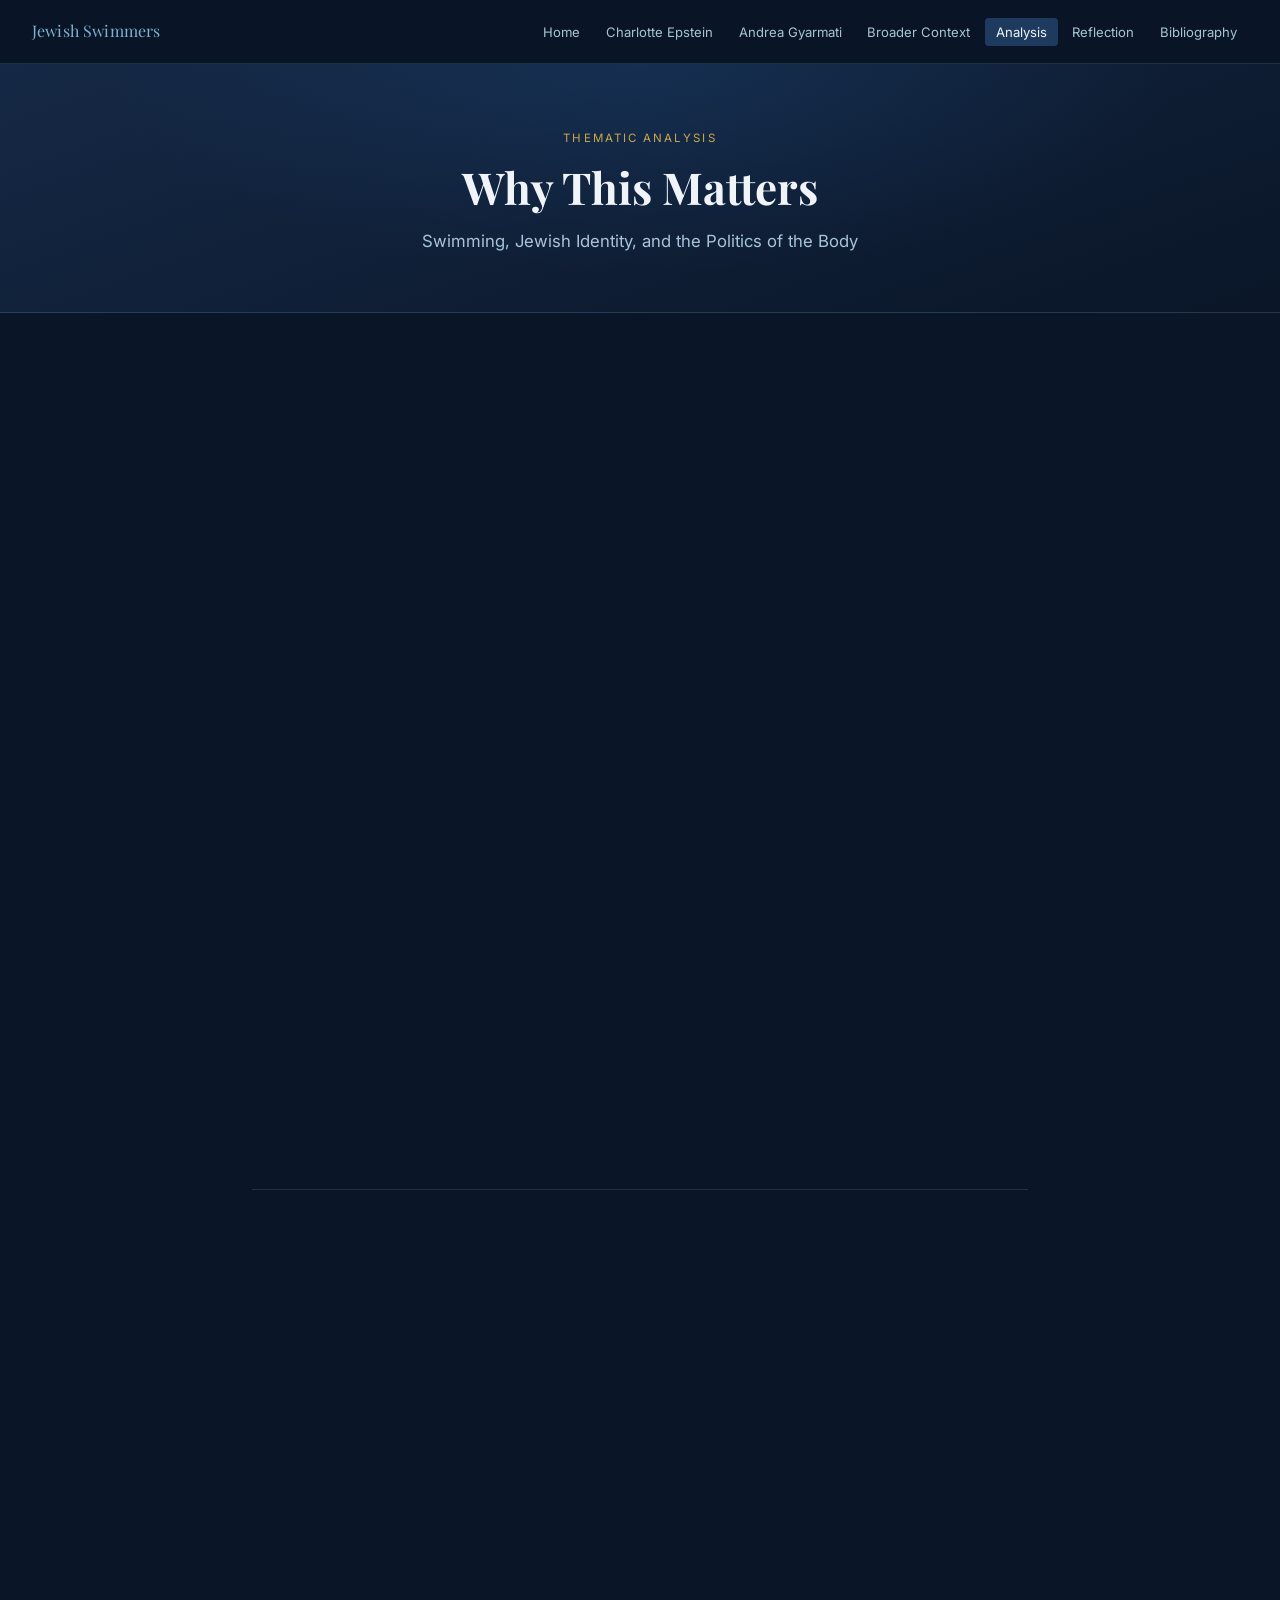
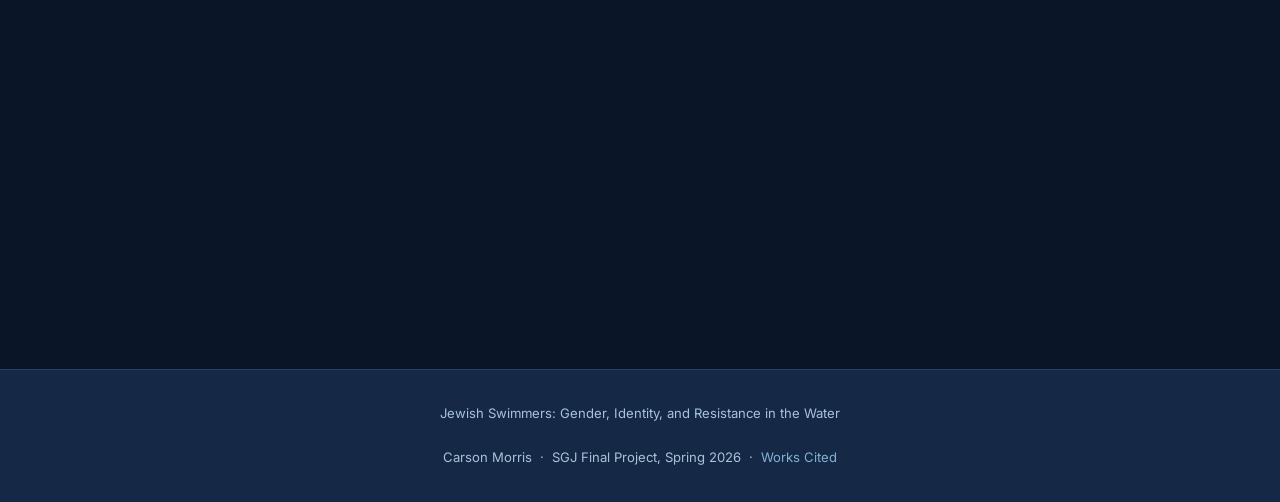
==== analysis.html @ 77813547 "Add files via upload" ====
<!DOCTYPE html>
<html lang="en">
<head>
  <meta charset="UTF-8">
  <meta name="viewport" content="width=device-width, initial-scale=1.0">
  <title>Analysis — Jewish Swimmers</title>
  <link rel="preconnect" href="https://fonts.googleapis.com">
  <link rel="preconnect" href="https://fonts.gstatic.com" crossorigin>
  <link href="https://fonts.googleapis.com/css2?family=Playfair+Display:ital,wght@0,400;0,700;1,400&family=Inter:wght@400;500;600&display=swap" rel="stylesheet">
  <link rel="stylesheet" href="styles.css">
</head>
<body>

  <nav class="nav">
    <a href="index.html" class="nav-brand">Jewish Swimmers</a>
    <button class="nav-toggle" aria-label="Toggle navigation" aria-expanded="false">☰</button>
    <ul class="nav-links">
      <li><a href="index.html">Home</a></li>
      <li><a href="epstein.html">Charlotte Epstein</a></li>
      <li><a href="gyarmati.html">Andrea Gyarmati</a></li>
      <li><a href="context.html">Broader Context</a></li>
      <li><a href="analysis.html" class="active">Analysis</a></li>
      <li><a href="reflection.html">Reflection</a></li>
      <li><a href="bibliography.html">Bibliography</a></li>
    </ul>
  </nav>

  <header class="page-header">
    <p class="eyebrow">Thematic Analysis</p>
    <h1>Why This Matters</h1>
    <p class="subtitle">Swimming, Jewish Identity, and the Politics of the Body</p>
  </header>

  <main class="content">

    <!-- Why Swimming? -->
    <section class="section fade-in">
      <p class="section-label">The Central Question</p>
      <h2>Why Swimming? The Pool as Political Space</h2>

      <p>Of all the sports a project about gender, Jewish identity, and resistance could examine, why swimming? The answer is not incidental. Swimming is uniquely suited to illuminate the questions this project has been pursuing, because the pool is a uniquely contested space in the history of gender and the body.</p>

      <p>First, competitive swimming requires a degree of bodily exposure that most other sports do not. Swimmers compete in minimal clothing, in public, observed by judges, coaches, and spectators. This means that debates about what women swimmers could wear &mdash; the swimsuit controversies Epstein fought the AAU over in the 1910s and 1920s &mdash; were never really just debates about clothing. They were debates about whether women's bodies could be displayed, how, and under whose authority. The swimsuit was a proxy for the woman. To control what she wore in the water was to control how she was seen, and by extension, what she was permitted to be.</p>

      <p>Second, water has historically been a gendered space. Public pools, in the early twentieth century, were often sex-segregated or male-dominated. The very act of a woman entering the pool &mdash; of claiming water as a space in which she could compete, train, and excel &mdash; was a territorial claim. Epstein understood this. Her WSA was not simply a swim club; it was an assertion that women had a right to inhabit athletic space, to take up lane room, to be timed and ranked and celebrated.</p>

      <div class="pull-quote fade-in">
        <blockquote>"Charlotte Epstein illuminates the links between athletic and political activities in expanding the swimming opportunities for women."</blockquote>
        <cite>&mdash; Linda J. Borish, "The Cradle of American Champions" (2004)</cite>
      </div>
    </section>

    <hr class="divider">

    <!-- Similarities -->
    <section class="section fade-in">
      <p class="section-label">Comparative Analysis</p>
      <h2>Epstein and Gyarmati: What They Share</h2>

      <div class="compare-grid">
        <div class="compare-card">
          <h4>Charlotte Epstein</h4>
          <ul>
            <li>Jewish woman navigating male-dominated institutions</li>
            <li>Fighting for women's access to competitive sport</li>
            <li>American context: AAU, Olympic governance</li>
            <li>Early twentieth century (1910s&ndash;1930s)</li>
            <li>Identity: feminist, Jewish, advocate</li>
            <li>Agency: fighting <em>into</em> the institution</li>
          </ul>
        </div>
        <div class="compare-card">
          <h4>Andrea Gyarmati</h4>
          <ul>
            <li>Jewish woman navigating family legacy and national sport culture</li>
            <li>Competing under the pressure of inherited excellence</li>
            <li>Hungarian/European context: Olympic sport, Holocaust aftermath</li>
            <li>Mid-to-late twentieth century (1960s&ndash;1970s)</li>
            <li>Identity: athlete, daughter, Jewish, Hungarian</li>
            <li>Agency: choosing to walk <em>out</em> of the institution</li>
          </ul>
        </div>
      </div>

      <p>Despite their very different contexts &mdash; different eras, different countries, different relationships to competitive swimming &mdash; Epstein and Gyarmati share several analytically significant features. Both were Jewish women whose relationship to sport was shaped by forces that had little to do with their individual talent and everything to do with structures of gender, identity, and institutional power. Both made choices about their athletic participation that were simultaneously personal and political. And both, in different ways, exercised a form of agency that challenged the terms on which they were expected to operate.</p>

      <p>They also share something subtler: neither was simply a victim of the systems they navigated. Epstein actively organized, strategized, and won concessions from a system designed to exclude her athletes. Gyarmati, too, was not passive &mdash; she competed at the Olympic level under conditions that would have broken many people, and she made a deliberate choice about how to live afterward. Both women were actors, not simply subjects acted upon.</p>
    </section>

    <hr class="divider">

    <!-- Differences -->
    <section class="section fade-in">
      <p class="section-label">Points of Contrast</p>
      <h2>Where They Diverge</h2>

      <p>The differences between Epstein and Gyarmati are as analytically productive as their similarities. The most significant difference is directional: Epstein fought to expand women's access to competitive swimming; Gyarmati exercised the right to leave it. This is not simply a biographical difference; it reflects genuinely different historical moments and different available forms of agency.</p>

      <p>In Epstein's era, the fight was for inclusion. The question was whether women could compete at all, on what terms, in what clothing, for what recognition. Gyarmati's era had settled some of those questions &mdash; women's swimming was established at the Olympic level, women's records were recognized, women could wear functional racing suits. But new pressures had emerged: the professionalization and intensification of elite sport, the specific burdens of being the child of champions, and the context of Cold War international competition in which athletes represented national ideologies as much as individual excellence.</p>

      <p>The two women also differ in the explicitness of their Jewish identity as a factor in their athletic careers. For Epstein, Jewish identity was interwoven with her advocacy in ways that Borish documents carefully &mdash; the dismantling of stereotypes about Jewish women's bodies was part of what her work accomplished, whether or not she always framed it that way explicitly. For Gyarmati, Jewish identity was a biographical fact with historical weight &mdash; she was a Jewish person at the Munich Olympics in 1972 &mdash; but its relationship to her athletic career was more indirect, filtered through family history, through the Holocaust's shadow over her parents' generation, and through the complex position of Jews in communist-era Hungary.</p>
    </section>

    <hr class="divider">

    <!-- Why It Matters -->
    <section class="section fade-in">
      <p class="section-label">The Larger Argument</p>
      <h2>What This Reveals About Gender and Jewish Identity</h2>

      <p>Taken together, the stories of Epstein and Gyarmati, placed in the context Borish and Idels provide, illuminate a set of arguments about the relationship between gender, Jewish identity, and sport that extend well beyond swimming.</p>

      <p>The first argument is about the politics of the body. Jewish women's access to sport has never been determined by individual talent alone. It has always been shaped by who controls athletic institutions, what kinds of bodies those institutions are designed to accommodate, and what assumptions about femininity and Jewish identity those institutions carry. Epstein's fight was not with bad individual actors; it was with structural arrangements that treated female athletic achievement as an anomaly to be managed rather than an excellence to be celebrated. Borish's scholarship shows that this was not Epstein's problem alone but a systemic feature of the athletic landscape that Jewish women navigated for decades.</p>

      <div class="pull-quote fade-in">
        <blockquote>"In the eyes of the Zionist revolution, the regeneration of the Jewish body was something that occurred in the tilling field and on the battlefield, but not on the sports field. Compared to the purposeful productivity of the halutz, the actions of the athlete appeared frivolous and empty. As a result, sporting heroes (whether male or female) and athletic achievements are absent from the Zionist collective memory of this time."</blockquote>
        <cite>&mdash; Ofer Idels, "How to Lose Gracefully" (2022)</cite>
      </div>

      <p>The second argument, supplied by Idels, is about the limits of the ideological frameworks that claimed to celebrate Jewish athletic achievement. The "New Jew" ideal &mdash; physically vigorous, nationally oriented, proudly strong &mdash; was built on an image of the Jewish male body and was systematically unable to accommodate Jewish women athletes on their own terms. The paradox Idels identifies &mdash; promoting strength while failing to celebrate the specific women who embodied it &mdash; is not simply a historical curiosity. It reflects a deeper pattern in which the achievements of Jewish women are absorbed into narratives about Jewish collective identity in ways that erase the individual women themselves.</p>

      <p>The third argument concerns agency. Both Epstein and Gyarmati exercised agency within constraints they did not choose. Epstein worked within and against the AAU and the male-dominated athletic establishment. Gyarmati worked within and ultimately against the expectations created by her family legacy and national athletic culture. In both cases, the agency they exercised was meaningful precisely because it was constrained &mdash; because claiming space in the water required something more than simply being good enough to swim.</p>
    </section>

    <hr class="divider">

    <!-- Synthesis -->
    <section class="section fade-in">
      <p class="section-label">Synthesis</p>
      <h2>A Digital Academic Argument</h2>

      <div class="thesis">
        <p>The central argument of this project is that swimming, for Jewish women in the twentieth century, was never merely athletic. It was a site where gender and Jewish identity intersected with institutional power, cultural expectation, and historical trauma in ways that made every race, every record, and every decision to continue or to stop inherently political. Charlotte Epstein understood this when she fought the AAU over swimsuits in the 1910s and 1920s; Andrea Gyarmati lived it when she competed as a Jewish athlete at Munich in 1972. Together, their stories &mdash; read alongside the scholarship of Borish and Idels &mdash; make visible something that the history of sport has too often obscured: that the bodies of Jewish women in athletic spaces have always been contested terrain, and that the women who claimed that terrain anyway were doing something that deserves to be recognized not just as athletic achievement but as a form of resistance.</p>
      </div>
    </section>

    <!-- Page Navigation -->
    <div class="page-nav fade-in">
      <a href="context.html">
        <span class="nav-direction">&larr; Previous</span>
        <span class="nav-title">Broader Context</span>
      </a>
      <a href="reflection.html" class="next">
        <span class="nav-direction">Next &rarr;</span>
        <span class="nav-title">Reflection</span>
      </a>
    </div>

  </main>

  <footer>
    <p>Jewish Swimmers: Gender, Identity, and Resistance in the Water</p>
    <p>Carson Morris &nbsp;·&nbsp; SGJ Final Project, Spring 2026 &nbsp;·&nbsp; <a href="bibliography.html">Works Cited</a></p>
  </footer>

  <script src="script.js"></script>
</body>
</html>
---- styles.css ----
/* ============================================================
   styles.css — Jewish Swimmers: Gender, Identity & Resistance
   ============================================================ */

/* ── Reset & Base ── */
*, *::before, *::after {
  box-sizing: border-box;
  margin: 0;
  padding: 0;
}

:root {
  --bg:           #0a1628;
  --surface:      #1e3a5f;
  --surface-2:    #152845;
  --accent:       #2563a8;
  --accent-light: #7fb3d3;
  --text:         #f0f4f8;
  --text-muted:   #a8c4d8;
  --gold:         #c9a84c;
  --border:       rgba(123, 179, 211, 0.18);
  --max-width:    840px;
  --nav-height:   64px;
}

html { scroll-behavior: smooth; }

body {
  font-family: 'Inter', sans-serif;
  background-color: var(--bg);
  color: var(--text);
  line-height: 1.8;
  font-size: 1rem;
}

/* ── Typography ── */
h1, h2, h3, h4 {
  font-family: 'Playfair Display', serif;
  line-height: 1.2;
}

h1 { font-size: clamp(2rem, 5vw, 3.5rem); }

h2 {
  font-size: clamp(1.5rem, 3vw, 2.1rem);
  color: var(--accent-light);
  margin-bottom: 1rem;
}

h3 {
  font-size: 1.3rem;
  color: var(--gold);
  margin-bottom: 0.5rem;
}

h4 {
  font-size: 1.05rem;
  color: var(--accent-light);
  margin-bottom: 0.4rem;
}

p { margin-bottom: 1.25rem; }

a { color: var(--accent-light); text-decoration: none; transition: color 0.2s; }
a:hover { color: var(--text); }

/* ── Navigation ── */
.nav {
  position: sticky;
  top: 0;
  z-index: 100;
  background: rgba(10, 22, 40, 0.96);
  backdrop-filter: blur(10px);
  border-bottom: 1px solid var(--border);
  min-height: var(--nav-height);
  display: flex;
  align-items: center;
  padding: 0 2rem;
  gap: 1.5rem;
  flex-wrap: wrap;
}

.nav-brand {
  font-family: 'Playfair Display', serif;
  font-size: 1rem;
  color: var(--accent-light);
  white-space: nowrap;
  flex-shrink: 0;
  letter-spacing: 0.01em;
}

.nav-brand:hover { color: var(--text); }

.nav-links {
  list-style: none;
  display: flex;
  gap: 0.2rem;
  flex-wrap: wrap;
  margin-left: auto;
  align-items: center;
}

.nav-links a {
  font-size: 0.82rem;
  color: var(--text-muted);
  padding: 0.4rem 0.7rem;
  border-radius: 4px;
  transition: background 0.2s, color 0.2s;
  white-space: nowrap;
}

.nav-links a:hover,
.nav-links a.active {
  background: var(--surface);
  color: var(--text);
}

.nav-toggle {
  display: none;
  background: none;
  border: 1px solid var(--border);
  color: var(--text);
  font-size: 1.2rem;
  cursor: pointer;
  padding: 0.3rem 0.6rem;
  border-radius: 4px;
  margin-left: auto;
}

/* ── Hero ── */
.hero {
  position: relative;
  min-height: calc(100vh - var(--nav-height));
  display: flex;
  flex-direction: column;
  align-items: center;
  justify-content: center;
  text-align: center;
  padding: 5rem 2rem 7rem;
  overflow: hidden;
}

.hero-bg {
  position: absolute;
  inset: 0;
  background:
    radial-gradient(ellipse at 25% 35%, rgba(37, 99, 168, 0.35) 0%, transparent 55%),
    radial-gradient(ellipse at 75% 65%, rgba(127, 179, 211, 0.18) 0%, transparent 50%),
    radial-gradient(ellipse at 50% 90%, rgba(37, 99, 168, 0.2) 0%, transparent 40%),
    var(--bg);
  animation: hero-glow 10s ease-in-out infinite alternate;
}

@keyframes hero-glow {
  from { opacity: 0.7; }
  to   { opacity: 1; }
}

.hero-ripples {
  position: absolute;
  inset: 0;
  overflow: hidden;
  pointer-events: none;
}

.ripple {
  position: absolute;
  border-radius: 50%;
  border: 1px solid rgba(127, 179, 211, 0.12);
  animation: ripple-out 12s ease-out infinite;
}

.ripple:nth-child(1) { width: 300px; height: 300px; top: 30%; left: 20%; animation-delay: 0s; }
.ripple:nth-child(2) { width: 500px; height: 500px; top: 20%; left: 10%; animation-delay: 2s; }
.ripple:nth-child(3) { width: 200px; height: 200px; top: 55%; right: 25%; animation-delay: 4s; }
.ripple:nth-child(4) { width: 400px; height: 400px; top: 45%; right: 15%; animation-delay: 6s; }

@keyframes ripple-out {
  0%   { transform: scale(0.8); opacity: 0.3; }
  50%  { opacity: 0.15; }
  100% { transform: scale(1.3); opacity: 0; }
}

.hero-wave {
  position: absolute;
  bottom: 0;
  left: 0;
  right: 0;
  line-height: 0;
}

.hero-wave svg { display: block; width: 100%; }

.hero-content {
  position: relative;
  z-index: 1;
  max-width: 780px;
}

.hero-eyebrow {
  font-size: 0.75rem;
  letter-spacing: 0.18em;
  text-transform: uppercase;
  color: var(--gold);
  margin-bottom: 1.5rem;
}

.hero h1 { margin-bottom: 1rem; color: var(--text); }

.hero-subtitle {
  font-size: 1.2rem;
  color: var(--text-muted);
  margin-bottom: 2.5rem;
  font-style: italic;
}

.hero-hook {
  font-size: 1.05rem;
  color: var(--text);
  border-left: 3px solid var(--accent);
  padding: 1rem 1.25rem;
  text-align: left;
  max-width: 640px;
  margin: 0 auto;
  background: rgba(30, 58, 95, 0.35);
  border-radius: 0 6px 6px 0;
  line-height: 1.7;
}

/* ── Page Header (non-hero pages) ── */
.page-header {
  background: linear-gradient(160deg, var(--surface-2) 0%, var(--bg) 100%);
  border-bottom: 1px solid var(--border);
  padding: 4rem 2rem 3.5rem;
  text-align: center;
  position: relative;
  overflow: hidden;
}

.page-header::before {
  content: '';
  position: absolute;
  inset: 0;
  background: radial-gradient(ellipse at 50% 0%, rgba(37, 99, 168, 0.2) 0%, transparent 60%);
  pointer-events: none;
}

.page-header .eyebrow {
  font-size: 0.72rem;
  letter-spacing: 0.18em;
  text-transform: uppercase;
  color: var(--gold);
  margin-bottom: 0.75rem;
  position: relative;
}

.page-header h1 {
  font-size: clamp(1.75rem, 4vw, 2.75rem);
  color: var(--text);
  margin-bottom: 0.75rem;
  position: relative;
}

.page-header .subtitle {
  color: var(--text-muted);
  font-size: 1.05rem;
  max-width: 600px;
  margin: 0 auto;
  position: relative;
}

/* ── Main Content ── */
.content {
  max-width: var(--max-width);
  margin: 0 auto;
  padding: 4rem 2rem;
}

/* ── Sections ── */
.section { margin-bottom: 4rem; }

.section-label {
  font-size: 0.72rem;
  letter-spacing: 0.16em;
  text-transform: uppercase;
  color: var(--gold);
  margin-bottom: 0.5rem;
}

/* ── Pull Quote ── */
.pull-quote {
  background: rgba(30, 58, 95, 0.45);
  border-left: 4px solid var(--accent);
  border-radius: 0 8px 8px 0;
  padding: 1.75rem 2rem;
  margin: 2.5rem 0;
}

.pull-quote blockquote {
  font-family: 'Playfair Display', serif;
  font-size: 1.2rem;
  font-style: italic;
  color: var(--accent-light);
  line-height: 1.55;
  margin-bottom: 0.75rem;
}

.pull-quote cite {
  font-size: 0.83rem;
  color: var(--text-muted);
  font-style: normal;
  display: block;
}

/* ── Profile Card ── */
.profile-card {
  background: var(--surface-2);
  border: 1px solid var(--border);
  border-radius: 12px;
  padding: 2rem;
  margin-bottom: 2.5rem;
}

.profile-facts {
  display: grid;
  grid-template-columns: repeat(auto-fill, minmax(150px, 1fr));
  gap: 1.25rem;
  margin-top: 1rem;
}

.fact-item { display: flex; flex-direction: column; gap: 0.25rem; }

.fact-label {
  font-size: 0.68rem;
  letter-spacing: 0.12em;
  text-transform: uppercase;
  color: var(--gold);
}

.fact-value { font-size: 0.93rem; color: var(--text); line-height: 1.4; }

/* ── Page Cards (homepage navigation) ── */
.page-cards {
  display: grid;
  grid-template-columns: repeat(auto-fit, minmax(240px, 1fr));
  gap: 1.25rem;
  margin-top: 1.5rem;
}

.page-card {
  display: block;
  background: var(--surface-2);
  border: 1px solid var(--border);
  border-radius: 10px;
  padding: 1.75rem;
  transition: transform 0.22s, border-color 0.22s, background 0.22s;
  color: var(--text);
}

.page-card:hover {
  transform: translateY(-4px);
  border-color: var(--accent);
  background: var(--surface);
  color: var(--text);
}

.page-card-label {
  font-size: 0.68rem;
  letter-spacing: 0.14em;
  text-transform: uppercase;
  color: var(--gold);
  margin-bottom: 0.4rem;
}

.page-card h3 {
  font-size: 1.1rem;
  margin-bottom: 0.5rem;
  color: var(--accent-light);
}

.page-card p {
  font-size: 0.88rem;
  color: var(--text-muted);
  margin: 0;
  line-height: 1.55;
}

/* ── Divider ── */
hr.divider {
  border: none;
  border-top: 1px solid var(--border);
  margin: 3rem 0;
}

/* ── Analysis Box ── */
.analysis-box {
  background: rgba(37, 99, 168, 0.08);
  border: 1px solid rgba(37, 99, 168, 0.28);
  border-radius: 10px;
  padding: 2rem;
  margin: 2.5rem 0;
}

.analysis-box h3 { color: var(--accent-light); }

/* ── Comparison Grid ── */
.compare-grid {
  display: grid;
  grid-template-columns: 1fr 1fr;
  gap: 1.5rem;
  margin: 2rem 0;
}

.compare-card {
  background: var(--surface-2);
  border: 1px solid var(--border);
  border-radius: 10px;
  padding: 1.5rem;
}

.compare-card h4 {
  font-family: 'Playfair Display', serif;
  color: var(--accent-light);
  margin-bottom: 1rem;
  padding-bottom: 0.75rem;
  border-bottom: 1px solid var(--border);
}

.compare-card ul { list-style: none; padding: 0; }

.compare-card ul li {
  padding: 0.45rem 0;
  border-bottom: 1px solid rgba(123, 179, 211, 0.08);
  font-size: 0.92rem;
  color: var(--text-muted);
  padding-left: 1rem;
  position: relative;
}

.compare-card ul li::before {
  content: '—';
  position: absolute;
  left: 0;
  color: var(--accent);
  font-size: 0.8rem;
}

.compare-card ul li:last-child { border-bottom: none; }

/* ── Works Cited ── */
.bib-section { margin-bottom: 3rem; }

.bib-section-title {
  font-size: 0.72rem;
  letter-spacing: 0.16em;
  text-transform: uppercase;
  color: var(--gold);
  margin-bottom: 1.25rem;
  padding-bottom: 0.5rem;
  border-bottom: 1px solid var(--border);
}

.bib-entry {
  padding: 1.25rem 0;
  border-bottom: 1px solid var(--border);
}

.bib-entry:last-child { border-bottom: none; }

.bib-entry p {
  font-size: 0.93rem;
  line-height: 1.75;
  padding-left: 2rem;
  text-indent: -2rem;
  margin: 0;
  color: var(--text-muted);
}

/* ── Callout ── */
.callout {
  background: rgba(201, 168, 76, 0.08);
  border-left: 3px solid var(--gold);
  border-radius: 0 8px 8px 0;
  padding: 1.25rem 1.5rem;
  margin: 2rem 0;
  font-size: 0.95rem;
  color: var(--text-muted);
}

.callout strong { color: var(--gold); }

/* ── Thesis Block ── */
.thesis {
  background: linear-gradient(135deg, rgba(37, 99, 168, 0.15), rgba(30, 58, 95, 0.3));
  border: 1px solid rgba(127, 179, 211, 0.25);
  border-radius: 10px;
  padding: 2rem;
  margin: 2.5rem 0;
  font-size: 1.05rem;
  line-height: 1.75;
  color: var(--text);
}

/* ── Fade-in animation ── */
.fade-in {
  opacity: 0;
  transform: translateY(22px);
  transition: opacity 0.65s ease, transform 0.65s ease;
}

.fade-in.visible {
  opacity: 1;
  transform: translateY(0);
}

/* ── Footer ── */
footer {
  background: var(--surface-2);
  border-top: 1px solid var(--border);
  text-align: center;
  padding: 2rem;
  font-size: 0.82rem;
  color: var(--text-muted);
}

footer a { color: var(--accent-light); }

footer p + p { margin-top: 0.4rem; margin-bottom: 0; }

/* ── Page nav arrows ── */
.page-nav {
  display: flex;
  justify-content: space-between;
  gap: 1rem;
  padding: 2rem 0 0;
  border-top: 1px solid var(--border);
  margin-top: 2rem;
}

.page-nav a {
  display: flex;
  flex-direction: column;
  gap: 0.25rem;
  padding: 1rem 1.25rem;
  background: var(--surface-2);
  border: 1px solid var(--border);
  border-radius: 8px;
  transition: border-color 0.2s, background 0.2s;
  max-width: 48%;
}

.page-nav a:hover { border-color: var(--accent); background: var(--surface); color: var(--text); }

.page-nav .nav-direction {
  font-size: 0.7rem;
  letter-spacing: 0.1em;
  text-transform: uppercase;
  color: var(--text-muted);
}

.page-nav .nav-title {
  font-family: 'Playfair Display', serif;
  font-size: 0.95rem;
  color: var(--accent-light);
}

.page-nav .next { text-align: right; margin-left: auto; }

/* ── Site Photos ── */
.site-photo img {
  display: block;
  margin: 2rem auto;
  border-radius: 8px;
  max-width: 500px;
  width: 100%;
}

.site-photo p {
  font-size: 0.85rem;
  text-align: center;
  font-style: italic;
  color: #666;
  margin-top: 0.5rem;
  margin-bottom: 0.5rem;
}

/* ── Responsive ── */
@media (max-width: 768px) {
  .nav {
    padding: 0.75rem 1rem;
    align-items: flex-start;
    gap: 0;
  }

  .nav-toggle { display: block; }

  .nav-brand { padding: 0.4rem 0; }

  .nav-links {
    display: none;
    width: 100%;
    flex-direction: column;
    margin-left: 0;
    padding: 0.75rem 0 0.5rem;
    gap: 0;
    order: 3;
  }

  .nav-links.open { display: flex; }

  .nav-links a { padding: 0.6rem 0.5rem; display: block; }

  .compare-grid { grid-template-columns: 1fr; }

  .hero { padding: 3rem 1.25rem 5rem; }

  .content { padding: 2.5rem 1.25rem; }

  .page-header { padding: 3rem 1.25rem 2.5rem; }

  .page-nav { flex-direction: column; }
  .page-nav a { max-width: 100%; }
  .page-nav .next { text-align: left; margin-left: 0; }
}
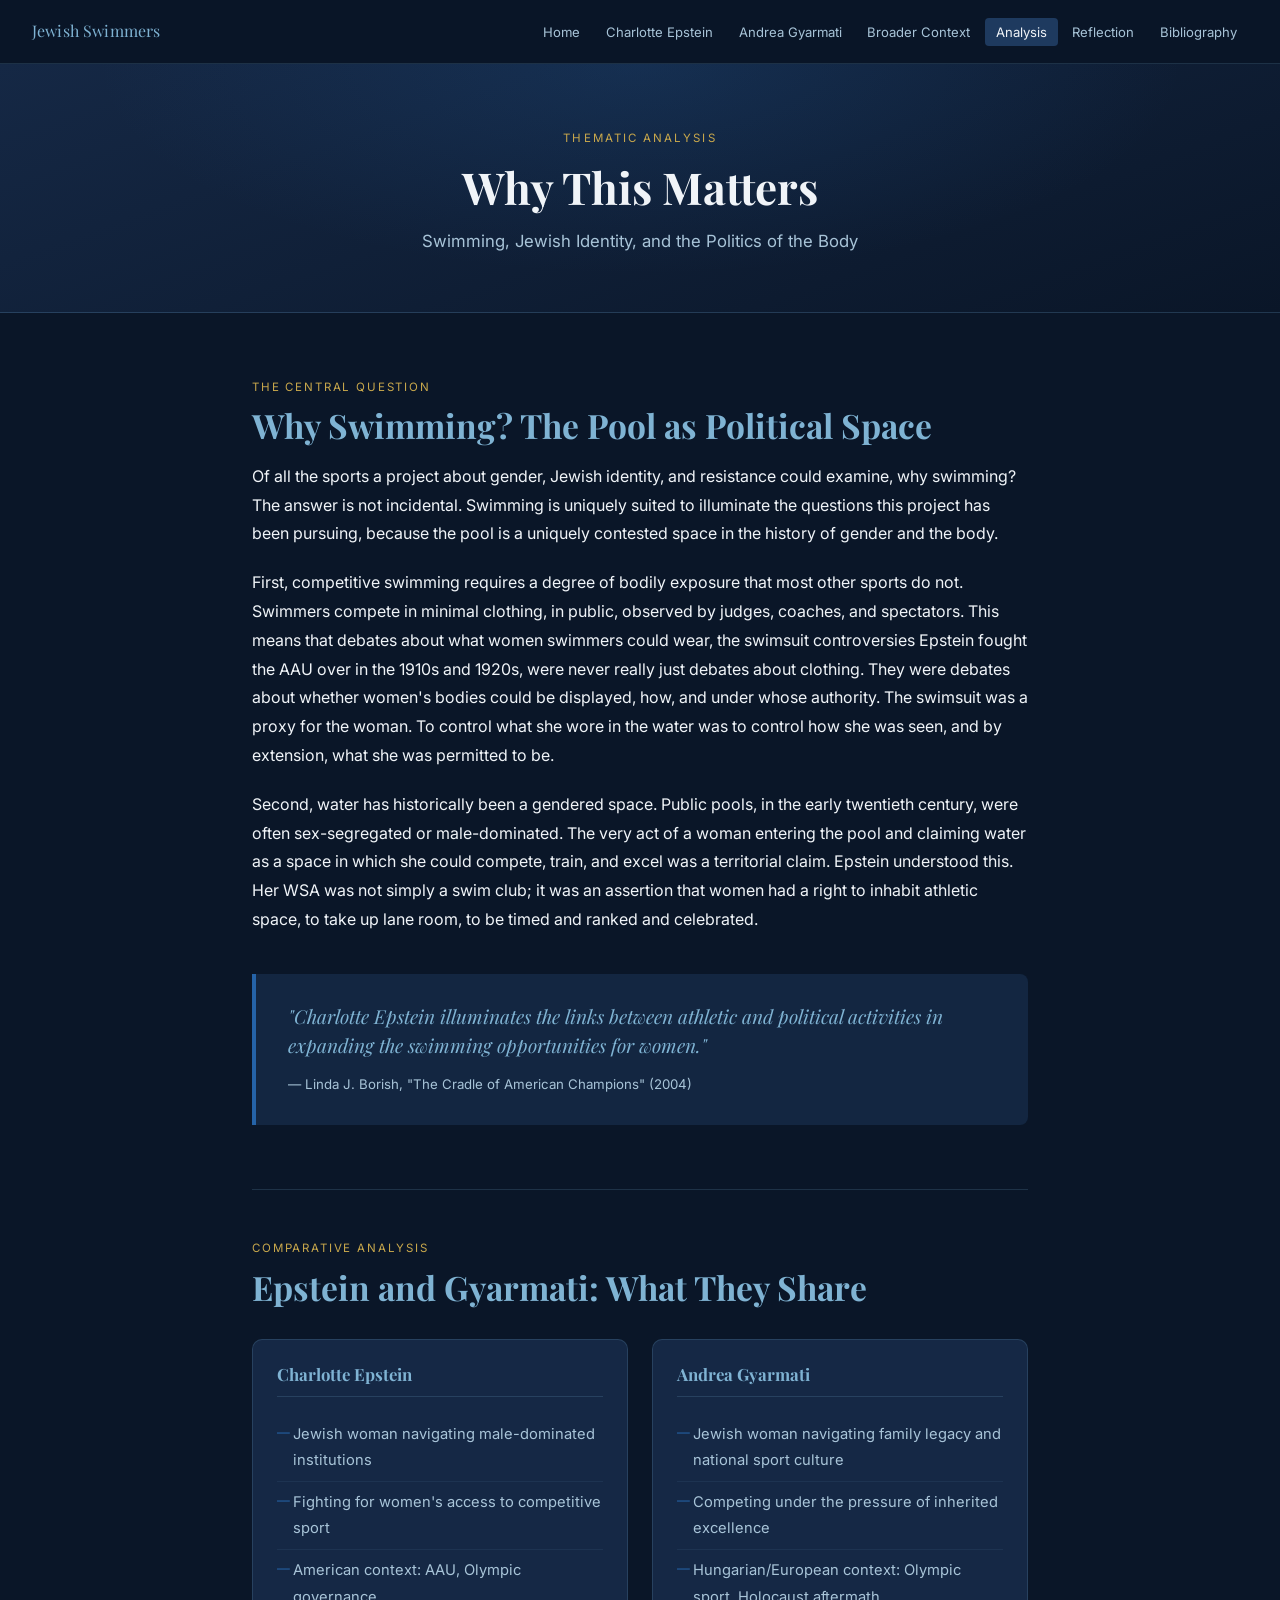
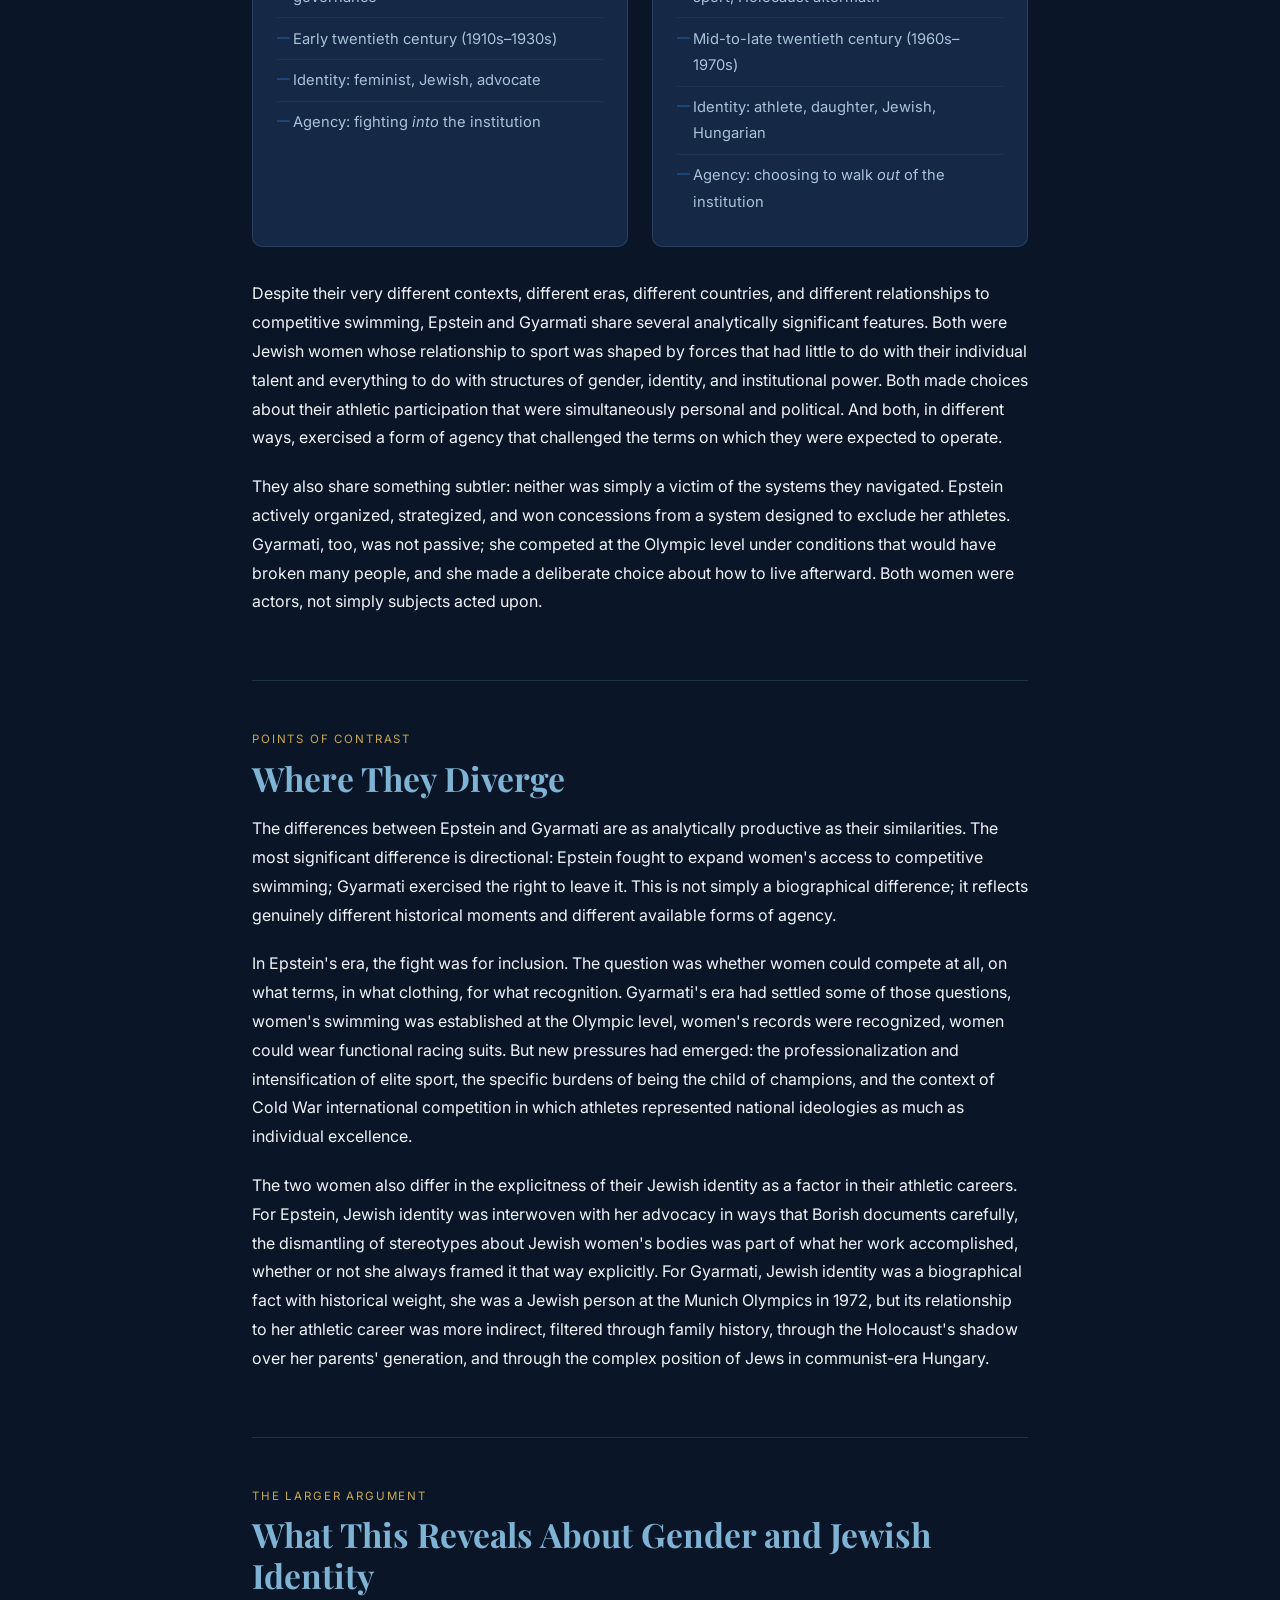
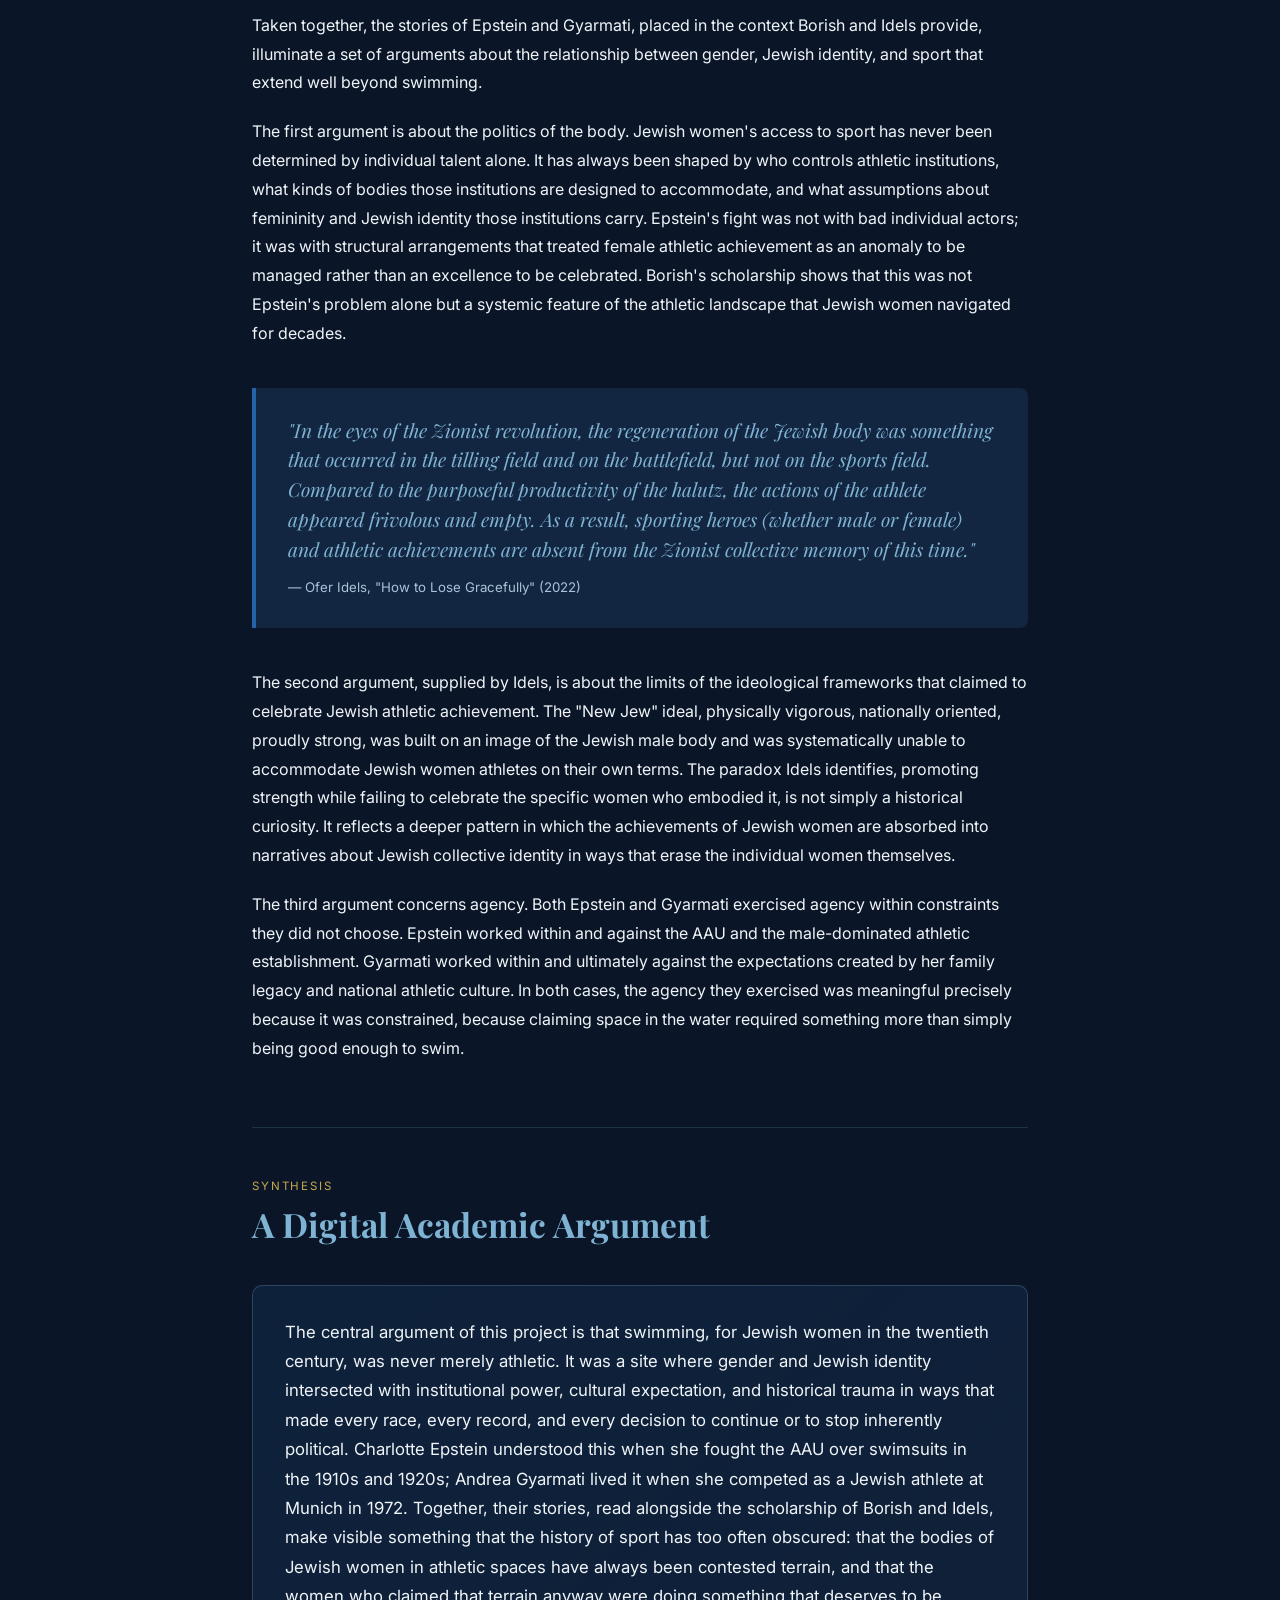
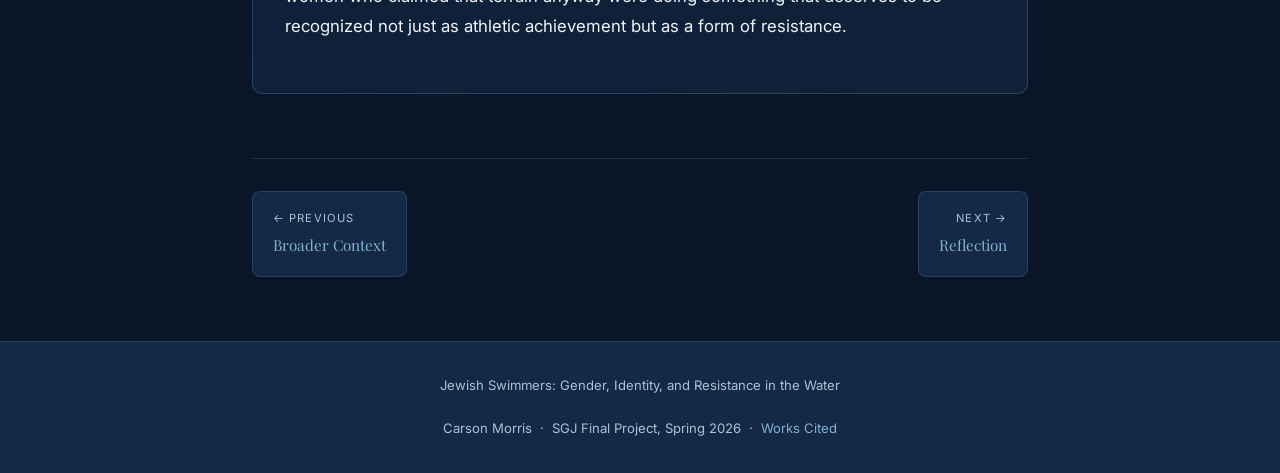
==== commit f0a74389: "Fix punctuation and clarity in analysis.html" ====
--- a/analysis.html
+++ b/analysis.html
@@ -40,9 +40,9 @@
 
       <p>Of all the sports a project about gender, Jewish identity, and resistance could examine, why swimming? The answer is not incidental. Swimming is uniquely suited to illuminate the questions this project has been pursuing, because the pool is a uniquely contested space in the history of gender and the body.</p>
 
-      <p>First, competitive swimming requires a degree of bodily exposure that most other sports do not. Swimmers compete in minimal clothing, in public, observed by judges, coaches, and spectators. This means that debates about what women swimmers could wear &mdash; the swimsuit controversies Epstein fought the AAU over in the 1910s and 1920s &mdash; were never really just debates about clothing. They were debates about whether women's bodies could be displayed, how, and under whose authority. The swimsuit was a proxy for the woman. To control what she wore in the water was to control how she was seen, and by extension, what she was permitted to be.</p>
+      <p>First, competitive swimming requires a degree of bodily exposure that most other sports do not. Swimmers compete in minimal clothing, in public, observed by judges, coaches, and spectators. This means that debates about what women swimmers could wear, the swimsuit controversies Epstein fought the AAU over in the 1910s and 1920s, were never really just debates about clothing. They were debates about whether women's bodies could be displayed, how, and under whose authority. The swimsuit was a proxy for the woman. To control what she wore in the water was to control how she was seen, and by extension, what she was permitted to be.</p>
 
-      <p>Second, water has historically been a gendered space. Public pools, in the early twentieth century, were often sex-segregated or male-dominated. The very act of a woman entering the pool &mdash; of claiming water as a space in which she could compete, train, and excel &mdash; was a territorial claim. Epstein understood this. Her WSA was not simply a swim club; it was an assertion that women had a right to inhabit athletic space, to take up lane room, to be timed and ranked and celebrated.</p>
+      <p>Second, water has historically been a gendered space. Public pools, in the early twentieth century, were often sex-segregated or male-dominated. The very act of a woman entering the pool and claiming water as a space in which she could compete, train, and excel was a territorial claim. Epstein understood this. Her WSA was not simply a swim club; it was an assertion that women had a right to inhabit athletic space, to take up lane room, to be timed and ranked and celebrated.</p>
 
       <div class="pull-quote fade-in">
         <blockquote>"Charlotte Epstein illuminates the links between athletic and political activities in expanding the swimming opportunities for women."</blockquote>
@@ -82,9 +82,9 @@
         </div>
       </div>
 
-      <p>Despite their very different contexts &mdash; different eras, different countries, different relationships to competitive swimming &mdash; Epstein and Gyarmati share several analytically significant features. Both were Jewish women whose relationship to sport was shaped by forces that had little to do with their individual talent and everything to do with structures of gender, identity, and institutional power. Both made choices about their athletic participation that were simultaneously personal and political. And both, in different ways, exercised a form of agency that challenged the terms on which they were expected to operate.</p>
+      <p>Despite their very different contexts, different eras, different countries, and different relationships to competitive swimming, Epstein and Gyarmati share several analytically significant features. Both were Jewish women whose relationship to sport was shaped by forces that had little to do with their individual talent and everything to do with structures of gender, identity, and institutional power. Both made choices about their athletic participation that were simultaneously personal and political. And both, in different ways, exercised a form of agency that challenged the terms on which they were expected to operate.</p>
 
-      <p>They also share something subtler: neither was simply a victim of the systems they navigated. Epstein actively organized, strategized, and won concessions from a system designed to exclude her athletes. Gyarmati, too, was not passive &mdash; she competed at the Olympic level under conditions that would have broken many people, and she made a deliberate choice about how to live afterward. Both women were actors, not simply subjects acted upon.</p>
+      <p>They also share something subtler: neither was simply a victim of the systems they navigated. Epstein actively organized, strategized, and won concessions from a system designed to exclude her athletes. Gyarmati, too, was not passive; she competed at the Olympic level under conditions that would have broken many people, and she made a deliberate choice about how to live afterward. Both women were actors, not simply subjects acted upon.</p>
     </section>
 
     <hr class="divider">
@@ -96,9 +96,9 @@
 
       <p>The differences between Epstein and Gyarmati are as analytically productive as their similarities. The most significant difference is directional: Epstein fought to expand women's access to competitive swimming; Gyarmati exercised the right to leave it. This is not simply a biographical difference; it reflects genuinely different historical moments and different available forms of agency.</p>
 
-      <p>In Epstein's era, the fight was for inclusion. The question was whether women could compete at all, on what terms, in what clothing, for what recognition. Gyarmati's era had settled some of those questions &mdash; women's swimming was established at the Olympic level, women's records were recognized, women could wear functional racing suits. But new pressures had emerged: the professionalization and intensification of elite sport, the specific burdens of being the child of champions, and the context of Cold War international competition in which athletes represented national ideologies as much as individual excellence.</p>
+      <p>In Epstein's era, the fight was for inclusion. The question was whether women could compete at all, on what terms, in what clothing, for what recognition. Gyarmati's era had settled some of those questions, women's swimming was established at the Olympic level, women's records were recognized, women could wear functional racing suits. But new pressures had emerged: the professionalization and intensification of elite sport, the specific burdens of being the child of champions, and the context of Cold War international competition in which athletes represented national ideologies as much as individual excellence.</p>
 
-      <p>The two women also differ in the explicitness of their Jewish identity as a factor in their athletic careers. For Epstein, Jewish identity was interwoven with her advocacy in ways that Borish documents carefully &mdash; the dismantling of stereotypes about Jewish women's bodies was part of what her work accomplished, whether or not she always framed it that way explicitly. For Gyarmati, Jewish identity was a biographical fact with historical weight &mdash; she was a Jewish person at the Munich Olympics in 1972 &mdash; but its relationship to her athletic career was more indirect, filtered through family history, through the Holocaust's shadow over her parents' generation, and through the complex position of Jews in communist-era Hungary.</p>
+      <p>The two women also differ in the explicitness of their Jewish identity as a factor in their athletic careers. For Epstein, Jewish identity was interwoven with her advocacy in ways that Borish documents carefully, the dismantling of stereotypes about Jewish women's bodies was part of what her work accomplished, whether or not she always framed it that way explicitly. For Gyarmati, Jewish identity was a biographical fact with historical weight, she was a Jewish person at the Munich Olympics in 1972, but its relationship to her athletic career was more indirect, filtered through family history, through the Holocaust's shadow over her parents' generation, and through the complex position of Jews in communist-era Hungary.</p>
     </section>
 
     <hr class="divider">
@@ -117,9 +117,9 @@
         <cite>&mdash; Ofer Idels, "How to Lose Gracefully" (2022)</cite>
       </div>
 
-      <p>The second argument, supplied by Idels, is about the limits of the ideological frameworks that claimed to celebrate Jewish athletic achievement. The "New Jew" ideal &mdash; physically vigorous, nationally oriented, proudly strong &mdash; was built on an image of the Jewish male body and was systematically unable to accommodate Jewish women athletes on their own terms. The paradox Idels identifies &mdash; promoting strength while failing to celebrate the specific women who embodied it &mdash; is not simply a historical curiosity. It reflects a deeper pattern in which the achievements of Jewish women are absorbed into narratives about Jewish collective identity in ways that erase the individual women themselves.</p>
+      <p>The second argument, supplied by Idels, is about the limits of the ideological frameworks that claimed to celebrate Jewish athletic achievement. The "New Jew" ideal, physically vigorous, nationally oriented, proudly strong, was built on an image of the Jewish male body and was systematically unable to accommodate Jewish women athletes on their own terms. The paradox Idels identifies, promoting strength while failing to celebrate the specific women who embodied it, is not simply a historical curiosity. It reflects a deeper pattern in which the achievements of Jewish women are absorbed into narratives about Jewish collective identity in ways that erase the individual women themselves.</p>
 
-      <p>The third argument concerns agency. Both Epstein and Gyarmati exercised agency within constraints they did not choose. Epstein worked within and against the AAU and the male-dominated athletic establishment. Gyarmati worked within and ultimately against the expectations created by her family legacy and national athletic culture. In both cases, the agency they exercised was meaningful precisely because it was constrained &mdash; because claiming space in the water required something more than simply being good enough to swim.</p>
+      <p>The third argument concerns agency. Both Epstein and Gyarmati exercised agency within constraints they did not choose. Epstein worked within and against the AAU and the male-dominated athletic establishment. Gyarmati worked within and ultimately against the expectations created by her family legacy and national athletic culture. In both cases, the agency they exercised was meaningful precisely because it was constrained, because claiming space in the water required something more than simply being good enough to swim.</p>
     </section>
 
     <hr class="divider">
@@ -130,7 +130,7 @@
       <h2>A Digital Academic Argument</h2>
 
       <div class="thesis">
-        <p>The central argument of this project is that swimming, for Jewish women in the twentieth century, was never merely athletic. It was a site where gender and Jewish identity intersected with institutional power, cultural expectation, and historical trauma in ways that made every race, every record, and every decision to continue or to stop inherently political. Charlotte Epstein understood this when she fought the AAU over swimsuits in the 1910s and 1920s; Andrea Gyarmati lived it when she competed as a Jewish athlete at Munich in 1972. Together, their stories &mdash; read alongside the scholarship of Borish and Idels &mdash; make visible something that the history of sport has too often obscured: that the bodies of Jewish women in athletic spaces have always been contested terrain, and that the women who claimed that terrain anyway were doing something that deserves to be recognized not just as athletic achievement but as a form of resistance.</p>
+        <p>The central argument of this project is that swimming, for Jewish women in the twentieth century, was never merely athletic. It was a site where gender and Jewish identity intersected with institutional power, cultural expectation, and historical trauma in ways that made every race, every record, and every decision to continue or to stop inherently political. Charlotte Epstein understood this when she fought the AAU over swimsuits in the 1910s and 1920s; Andrea Gyarmati lived it when she competed as a Jewish athlete at Munich in 1972. Together, their stories, read alongside the scholarship of Borish and Idels, make visible something that the history of sport has too often obscured: that the bodies of Jewish women in athletic spaces have always been contested terrain, and that the women who claimed that terrain anyway were doing something that deserves to be recognized not just as athletic achievement but as a form of resistance.</p>
       </div>
     </section>
 
